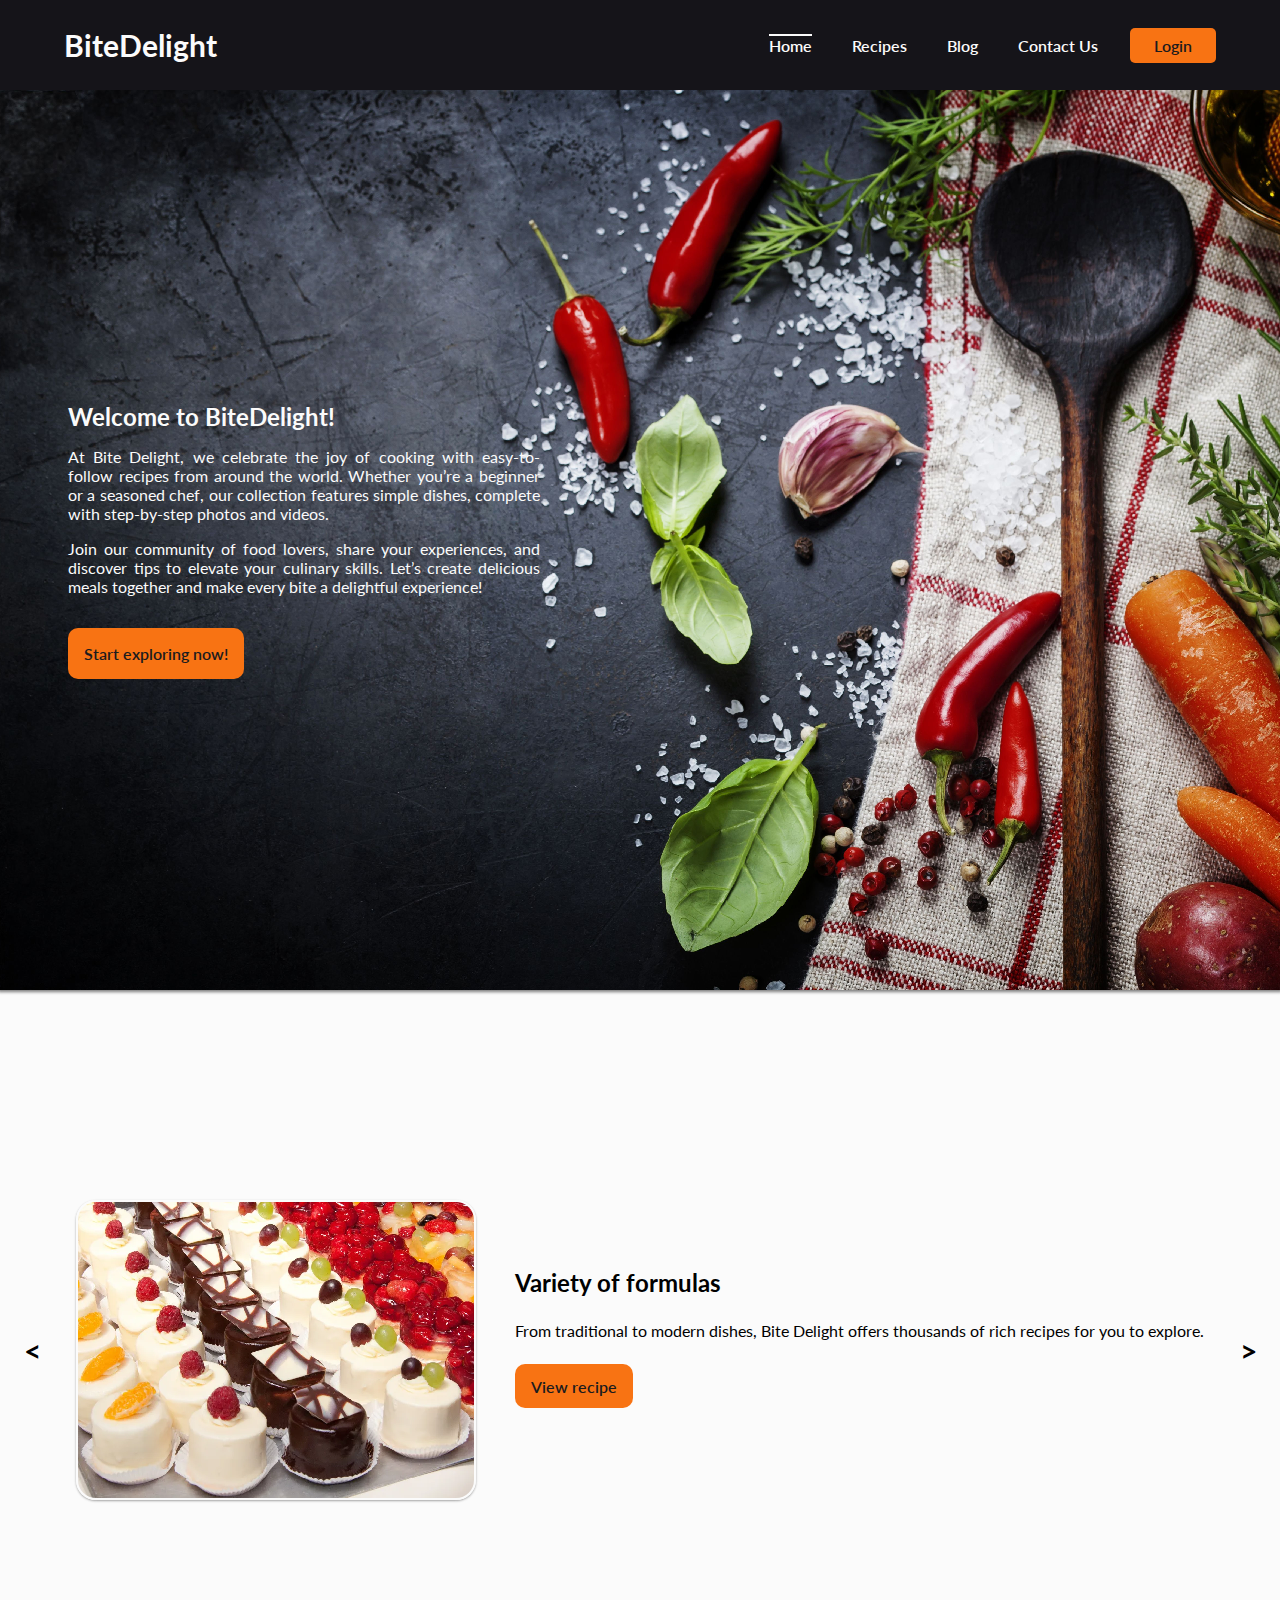
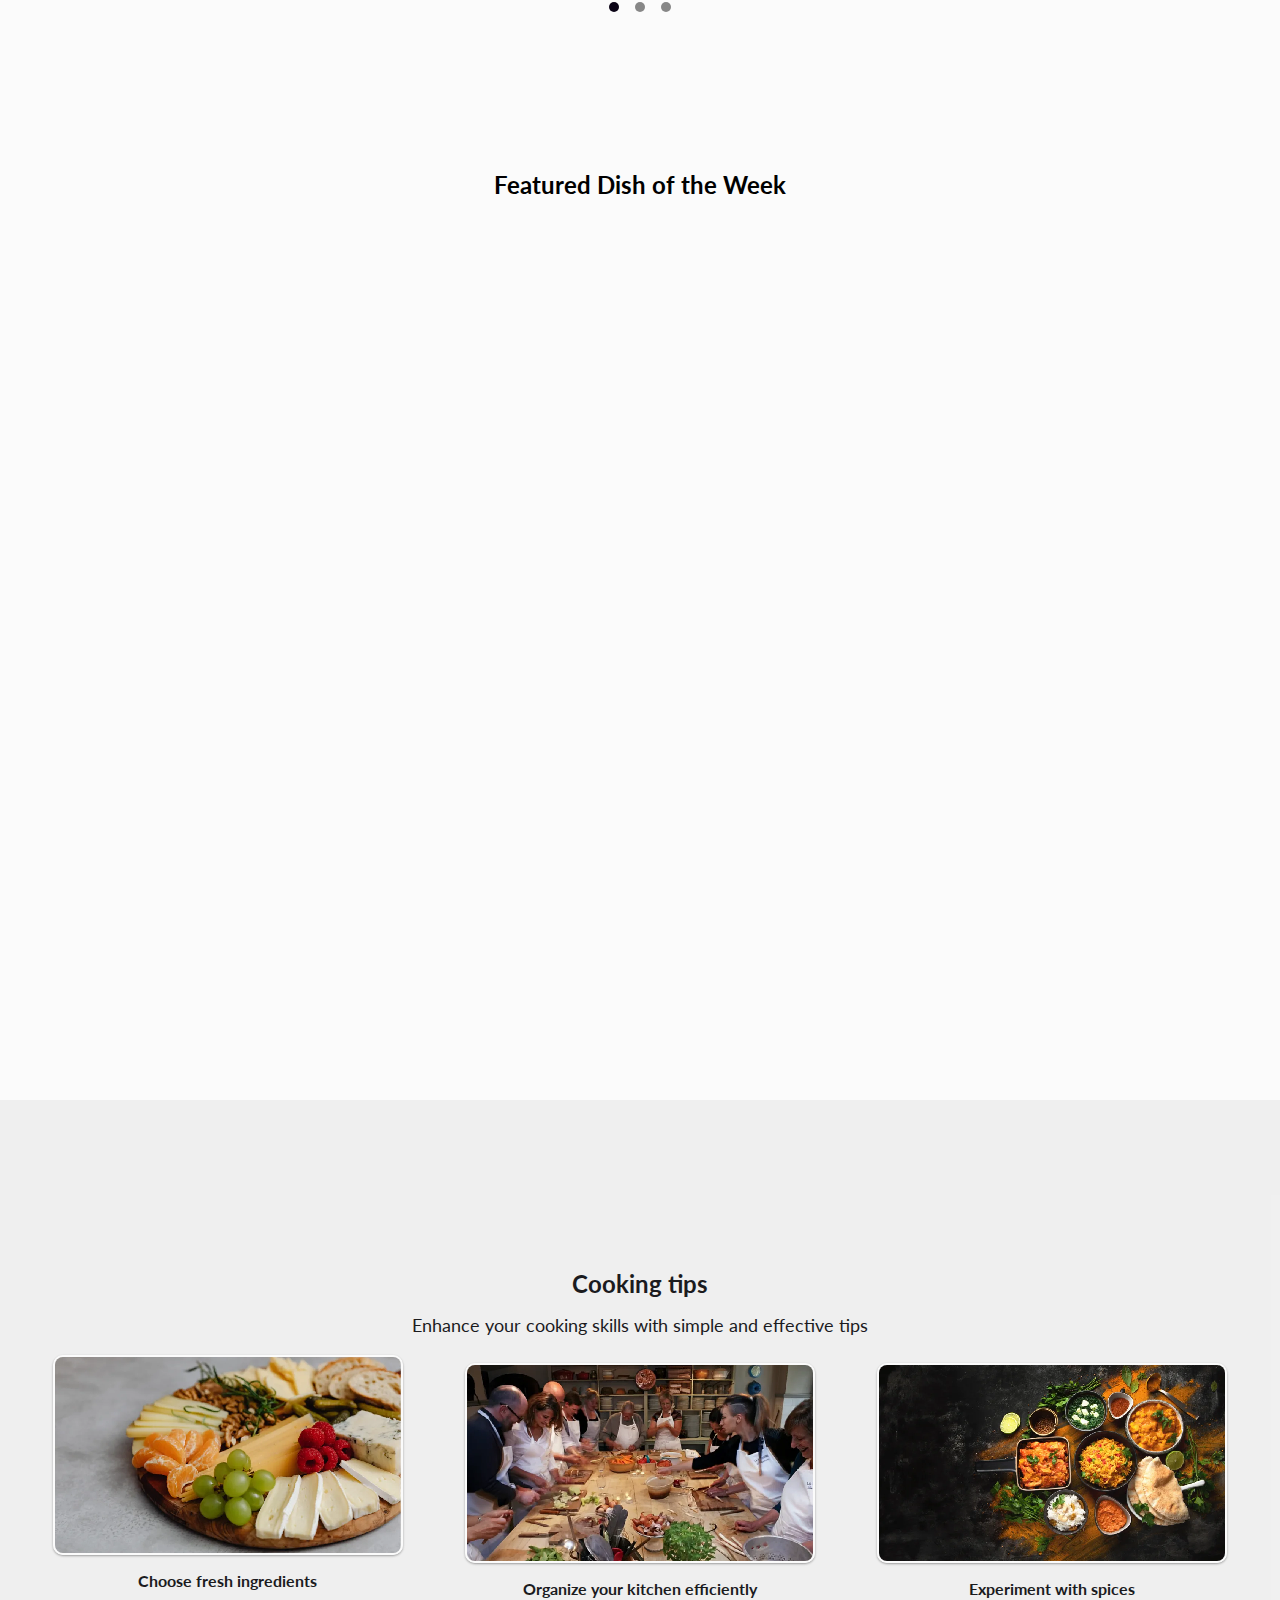
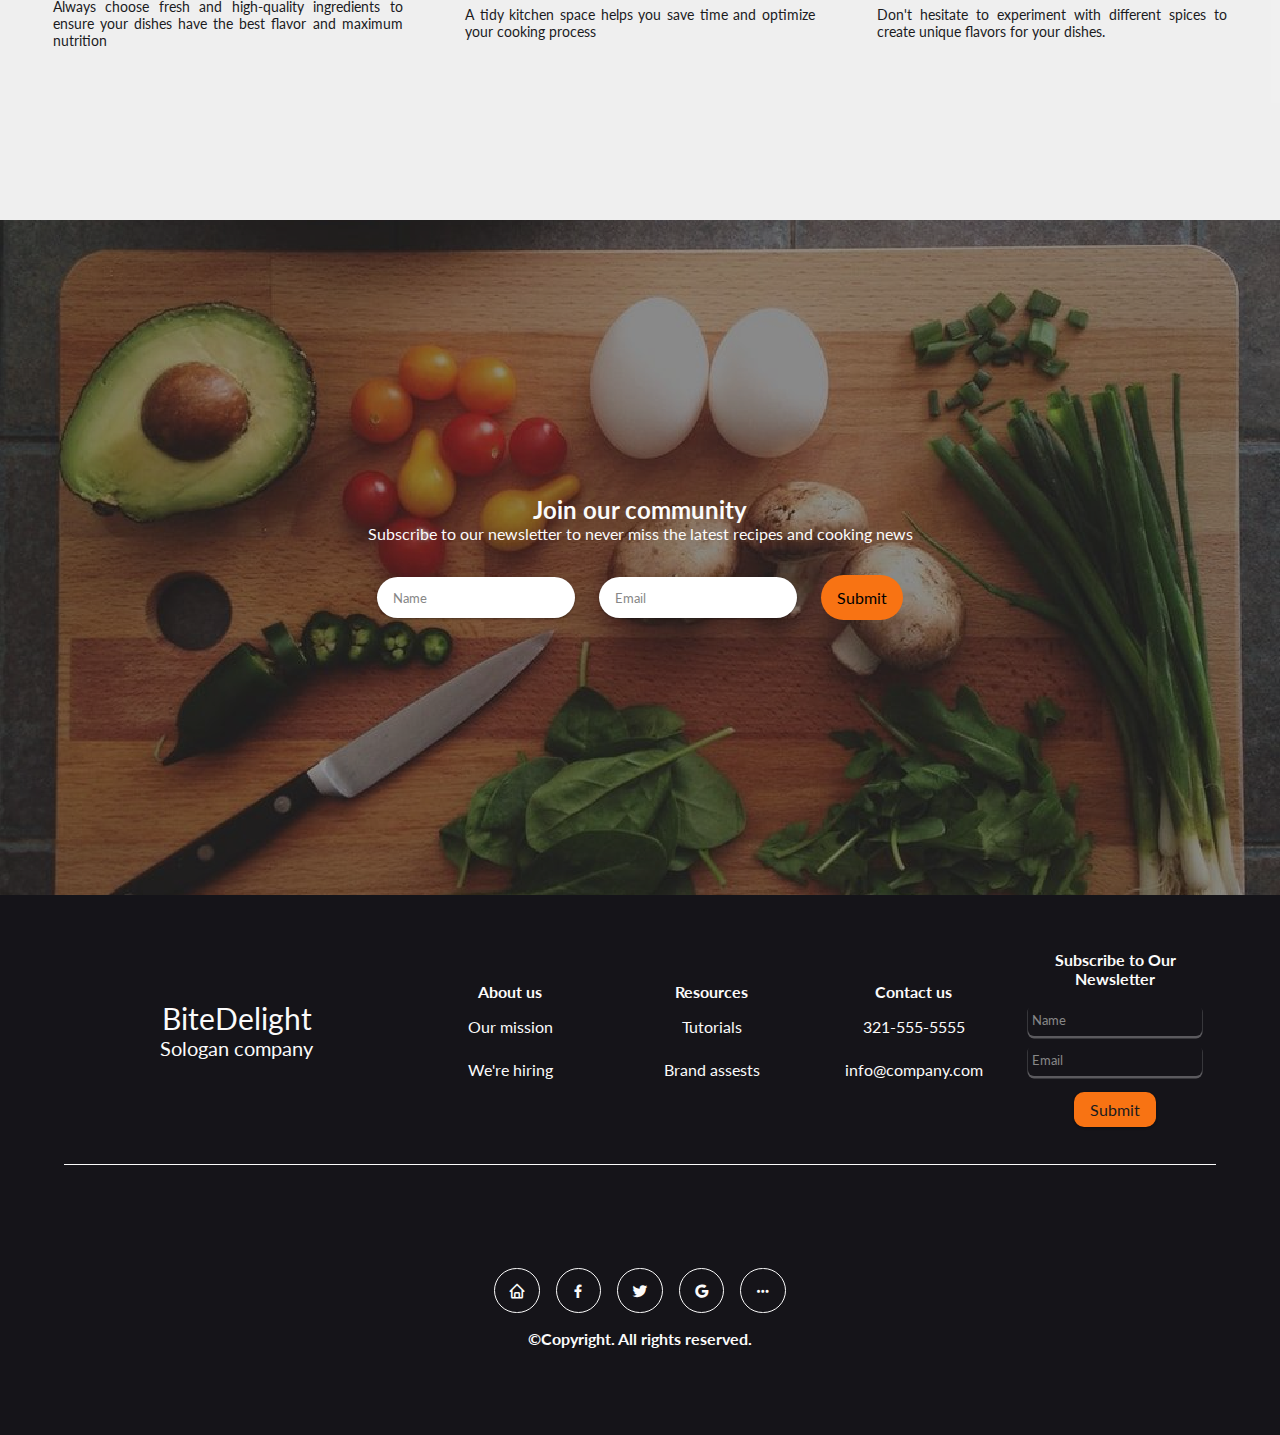
==== index.html @ 574ed888 "first commit" ====
<!DOCTYPE html>
<html lang="en">
<head>
    <meta charset="UTF-8">
    <meta name="viewport" content="width=device-width, initial-scale=1.0">
    <title>Recipe Sharing</title>
    <link rel="icon" type="img/png" href="./assets/images/cooking.png"/>
    <link href='https://unpkg.com/boxicons@2.1.4/css/boxicons.min.css' rel='stylesheet'>
    <link rel="stylesheet" href="./src/css/style.css">
</head>
<body>
    
    <header class="header">

        <div class="content-header">
            <div class="logo">
                <h1 id="logo-title">BiteDelight</h1>
            </div>

            <div class="nav-container">
                <nav class="header-nav">
                    <a href="./index.html" class="nav-tab active">home</a>
                    <a href="./src/html/recipes.html" class="nav-tab">recipes</a>
                    <a href="./src/html/blog.html" class="nav-tab">blog</a>
                    <a href="./src/html/contact.html" class="nav-tab">contact us</a>
                </nav>
    
                <a href="./src/html/login.html" id="login-btn">Login</a>
                <a href="#" id="user"><i class='bx bx-user-circle'></i></a>
            </div>

        </div>

    </header>


    <section id="home1">
        <div class="home1-content">
            <h2 id="title">Welcome to BiteDelight!</h2>
            <div id="content">
                <p>At Bite Delight, we celebrate the joy of cooking with easy-to-follow recipes from around the world. Whether you’re a beginner or a seasoned chef, our collection features simple dishes, complete with step-by-step photos and videos.</p>
                <p>Join our community of food lovers, share your experiences, and discover tips to elevate your culinary skills. Let’s create delicious meals together and make every bite a delightful experience!</p>
            </div>
            <a href="#home2">Start exploring now!</a>
        </div>
    </section>


    <section id="home2">
        <div id="left">&lt;</div>
        <div id="right">&gt;</div>

        <div class="dot-container"></div>

        <template id="dot-template">
            <div class="dot"></div>
        </template>

        <div class="home2-content">

            <div class="home2-content-container">
                <div class="content-left">
                    <img src="./assets/images/28_5_11zon.webp" alt="" loading="lazy">
                </div>
                <div class="content-right">
                    <div class="small-right-content">
                        <h2 id="title-right">Variety of formulas</h2>
                        <p>From traditional to modern dishes, Bite Delight offers thousands of rich recipes for you to explore.</p>
                        <a href="./src/html/recipes.html">View recipe</a>
                    </div>
                </div>
            </div>

            <div class="home2-content-container">
                <div class="content-left">
                    <img src="./assets/images/30_8_11zon.webp" alt="" loading="lazy">
                </div>
                <div class="content-right">
                    <div class="small-right-content">
                        <h2 id="title-right">Cooking Community</h2>
                        <p>Join other cooking enthusiasts, share experiences and get advice from experienced chefs.</p>
                        <a>Join now</a>
                    </div>
                </div>
            </div>

            <div class="home2-content-container">
                <div class="content-left">
                    <img src="./assets/images/33_11_11zon.webp" alt="" loading="lazy">
                </div>
                <div class="content-right">
                    <div class="small-right-content">
                        <h2 id="title-right">Useful cooking tips</h2>
                        <p>Discover practical cooking tips and tricks that will improve your skills and save time in the kitchen.</p>
                        <a>Learn more</a>
                    </div>
                </div>
            </div>

        </div>
    </section>


    <template id="recipe-template">
        <div class="recipe">
            <div class="recipe-filter">
                 <div id="recipe-title"></div>
                 <p id="recipe-info"></p>
                 <a id="recipe-view">View recipe</a>
            </div>
         </div>
    </template>



    <section id="home3">

        <h2>Featured Dish of the Week</h2>

        <div class="recipe-container">
            <div class="col-left">
                <div class="row row1 main-row">

                </div>
                <div class="row row3">
                    <div class="row left main-row">
                        
                    </div>
                    <div class="row right main-row">
                       
                    </div>
                </div>
            </div>

            <div class="col-right">
                <div class="row main-row">
                    
                </div>
                <div class="row main-row">
                    
                </div>
            </div>
        </div>


    </section>


    <section id="home4">
        <h2 id="title">Cooking tips</h2>
        <div id="description">Enhance your cooking skills with simple and effective tips</div>
        <div class="tips-container">
            <div class="tips-info-container">
                <div id="img-container">
                    <img src="./assets/images/31_9_11zon.webp" loading="lazy">
                </div>

                <div id="text-container">
                    <h4>Choose fresh ingredients</h4>
                    <p>Always choose fresh and high-quality ingredients to ensure your dishes have the best flavor and maximum nutrition</p>
                </div>
            </div>
            <div class="tips-info-container">
                <div id="img-container">
                    <img src="./assets/images/25_1_11zon.webp" loading="lazy">
                </div>

                <div id="text-container">
                    <h4>Organize your kitchen efficiently</h4>
                    <p>A tidy kitchen space helps you save time and optimize your cooking process</p>
                </div>
            </div>
            <div class="tips-info-container">
                <div id="img-container">
                    <img src="./assets/images/38_16_11zon.webp" loading="lazy">
                </div>

                <div id="text-container">
                    <h4>Experiment with spices</h4>
                    <p>Don't hesitate to experiment with different spices to create unique flavors for your dishes.</p>
                </div>
            </div>
        </div>

    </section>

    <section id="home5">
        <div id="home5-overlay"></div>
       <div class="top">
        <h2>Join our community</h2>
        <p>Subscribe to our newsletter to never miss the latest recipes and cooking news</p>
       </div>
        <div class="submit-container">
            <input type="text" placeholder="Name" id="text1">
            <input type="text" placeholder="Email" id="text2">
            <a>Submit</a>
        </div>
    </section>


   <footer class="footer">

        

        <div class="top-footer">
            <div class="filter"></div>
            <div class="top-logo-content">
               <div class="container">
                    <div id="logo">BiteDelight</div>
                    <p>Sologan company</p>
               </div>
            </div>

            <div class="top-content">
                <div class="part">
                    <h3>About us</h3>
                    <div class="form">
                        <p>Our mission</p>
                        <p>We're hiring</p>
                    </div>
                </div>

                <div class="part">
                    <h3>Resources</h3>
                    <div class="form">
                        <p>Tutorials</p>
                        <p>Brand assests</p>
                    </div>
                </div>
                <div class="part">
                    <h3>Contact us</h3>
                    <div class="form">
                        <p>321-555-5555</p>
                        <p>info@company.com</p>
                    </div>
                </div>
                <div class="part">
                    <h3>Subscribe to Our Newsletter</h3>
                    <div class="form">
                        <input type="text" placeholder="Name"></input>
                        <input type="text" placeholder="Email"></input>
                        <a>Submit</a>
                    </div>
                </div>
            </div>
        </div>
        <div class="bottom-footer">
            <div class="part">
                <div class="icon-container">
                    <a class="icon" href="./index.html"><i class='bx bx-home' ></i></a>
                    <a class="icon"><i class='bx bxl-facebook'></i></a>
                    <a class="icon"><i class='bx bxl-twitter' ></i></a>
                    <a class="icon"><i class='bx bxl-google'></i></a>
                    <a class="icon"><i class='bx bx-dots-horizontal-rounded'></i></a>
                </div>
            </div>
            <div class="part">
                <h4>&copy;Copyright. All rights reserved.</h4>
            </div>
        </div>

   </footer>

</body>
<script src="./src/js/main.js"></script>
</html>
---- src/css/style.css ----
@import url('https://fonts.googleapis.com/css2?family=Bebas+Neue&family=Lato:ital,wght@0,100;0,300;0,400;0,700;0,900;1,100;1,300;1,400;1,700;1,900&family=Quicksand:wght@300..700&display=swap');
@import 'catogories.css';
@import 'recipe_search.css';
@import 'recipeInfo.css';
@import 'recipes.css';
@import 'singleRecipeInfo.css';
@import 'about.css';
@import 'blog.css';
@import 'contact.css';

*
{
    padding: 0;
    margin: 0;
    box-sizing: border-box;
    font-family: "Lato", sans-serif;
    scroll-behavior: smooth;
    image-rendering: pixelated;
}

:root
{
    --c1: #151419;
    --c2: #f87313;
    /* --c2: #FF6F3C; */
    --c3: #1b1b1e;
    --c4: #262626;
    --c5: #878787;
    --c6: #fbfbfb;
    --bxshadow: rgba(0, 0, 0, 0.12) 0px 1px 3px, rgba(0, 0, 0, 0.24) 0px 1px 2px;
}


body
{
    width: 100vw;
    height: 100vh; 
    position: relative;
    overflow-x: hidden;
    background-color: var(--c6);

}

body::-webkit-scrollbar
{
    width: 8px;
}

body::-webkit-scrollbar-thumb 
{
    background-color: var(--c2);
    border-radius: 100rem;
}

body::-webkit-scrollbar-track 
{
    background: var(--c1);
}



.header
{
    display: flex;
    justify-content: center;
    align-items: center;
    width: 100%;
    height: 10vh;
    background-color: var(--c1);
    position: relative;
    z-index: 100;
    top: 0;
}

.header .logo
{
    display: flex;
    color: var(--c6);
    /* background-color: blue; */
    cursor: pointer;
}

.header .logo h1
{
    font-size: 30px;
}

.header .content-header
{
    display: flex;
    justify-content: space-between;
    align-items: center;
    /* background-color: yellow; */
    width: 100%;
    height: 100%;
    position: relative;
    padding: 1rem 5% 1rem;
}

.header .nav-container
{
    display: flex;
    justify-content: center;
    align-items: center;
    /* background-color: pink; */
    height: 100%;
    width: auto;
}

.nav-container .header-nav
{
    display: flex;
    justify-content: center;
    align-items: center;
    /* background-color: brown; */
}

.nav-container .header-nav a
{
    height: 100%;
    text-decoration: none;
    text-transform: capitalize;
    font-weight: 550;
    padding: 0.5rem 1rem 0.5rem;
    margin: 0 0.5rem 0 0;
    color: var(--c6);
    /* background-color: pink; */
}

.nav-container .header-nav a:hover,
.nav-container .header-nav a.active
{
    text-decoration: 1.5px overline;
}

.nav-container #login-btn
{
    display: flex;
    justify-content: center;
    align-items: center;
    background-color: var(--c2);
    color: var(--c3);
    border: none;
    border-radius: 5px;
    padding: 0.5rem 1.5rem 0.5rem;
    margin-left: 0.5rem;
    cursor: pointer;
    font-size: 16px;
    font-weight: 550;
    transition: 0.3s ease;
    text-decoration: none;
}

.nav-container #login-btn.active
{
    display: none;
}

.nav-container #login-btn:hover
{
    color: var(--c6);
}

.nav-container #user
{
    display: none;
    justify-content: center;
    align-items: center;
    color: var(--c2);
    border: none;
    border-radius: 5px;
    margin-left: 0.5rem;
    cursor: pointer;
    font-size: 30px;
    font-weight: 600;
    transition: 0.3s ease;
    text-decoration: none;
}

.nav-container #user.active
{
    display: flex;
}

/* <--------------------------------------------------------------------------------------------------------------->*/

#home1
{
    display: flex;
    justify-content: center;
    align-items: center;
    width: 100%;
    height: 100vh;
    background: url('../../assets/images/background.jpg');
    background-size: cover;
    background-repeat: no-repeat;
    background-position: center;
    /* backdrop-filter: blur(10px); */
    margin-bottom: 10vh;
    position: relative;
    box-shadow: 0 0 3px 2px rgba(0, 0, 0, 0.5);
}


.home1-content {
    display: flex;                
    flex-direction: column;       
    align-items: flex-start;      
    justify-content: center;      
    width: 40%;                   
    margin: 0;                    
    padding: 20px;                
    position: absolute;   
    left: 3rem;       
    /* background-color: white;  */
}

.home1-content #title 
{
    margin-bottom: 1rem;       
    color: var(--c6);  
}

.home1-content #content 
{
    margin-bottom: 1rem;            
}

.home1-content #content p
{
    margin-bottom: 1rem;
    color: var(--c6);
    text-align: justify;
}

.home1-content a 
{
    text-decoration: none;
    color: var(--c3);
    background-color: var(--c2); 
    border: none;                  
    border-radius: 10px;   
    font-weight: 550;         
    padding: 1rem;            
    cursor: pointer;                
    transition: 0.3s ease; 
}

.home1-content a:hover 
{
    color: var(--c6); 
}



/* <--------------------------------------------------------------------------------------------------------------->*/

#home2
{
    display: flex;
    justify-content: center;
    align-items: center;
    width: 100%;
    height: 60vh;
    margin-bottom: 10vh;
    position: relative;
    /* background-color: aqua; */
    overflow-x: hidden;
    
}

#home2 .home2-content
{
    display: flex;
    width: 100%;
    height: 100%;
    /* background-color: rgba(255, 54, 88, 0.534); */
}

.home2-content .home2-content-container
{
    display: flex;
    justify-content: space-evenly;
    align-items: center;
    width: 100%;
    height: 100%;
    flex-grow: 1;
    flex-shrink: 0;
    /* background-color: rgba(255, 192, 203, 0.63); */
    padding: 1rem 3% 1rem;
}


.home2-content-container .content-left
{
    width: 400px;
    height: 300px;
    border-radius: 20px;
    overflow: hidden;
    border: 2px solid var(--c6);
    box-shadow: var(--bxshadow);
}

.home2-content-container .content-left img
{
    object-fit: cover;
    width: 100%;
    height: 100%;
    transition: 0.3s ease;
}

/* .home2-content-container .content-left:hover img
{
    transform: scale(1.3);
} */

.home2-content-container .content-right
{
    display: flex;
    justify-content: center;
    align-items: center;
    /* background-color: white; */
    height: 50%;
}
.home2-content-container .content-right .small-right-content
{
    display: flex;
    justify-content: center;
    align-items: flex-start;
    flex-direction: column;
    /* background-color: palegreen; */
    width: 100%;
    height: 100%;
}

.content-right .small-right-content h2
{
    margin-bottom: 1.5rem;
    /* font-size: 30px; */
}
.content-right .small-right-content p
{
    margin-bottom: 1.5rem;
    font-size: 16px;
}
.content-right .small-right-content a
{
    display: flex;
    justify-content: center;
    align-items: center;
    padding: 0.8rem 1rem;
    border-radius: 10px;
    font-weight: 550;
    font-size: 16px;
    text-decoration: none;
    color: var(--c3);
    background-color: var(--c2);
    margin-bottom: 1.5rem;
    cursor: pointer;
    transition: 0.3s ease;
}

.content-right .small-right-content a:hover
{
    color: var(--c6);
}

#home2 #left, #home2 #right
{
    display: flex;
    justify-content: center;
    align-items: center;
    position: absolute;
    width: 5vw;
    height: 100%;
    background-color: transparent;
    color: rgba(0,0,0,1);
    font-size: 30px;
    font-weight: bold;
    z-index: 1;
    cursor: pointer;
    transition: 0.3s ease;
}

#home2 #left:hover, #home2 #right:hover
{
    background-color: rgba(0, 0, 0, 0.3);
    color: var(--c6);
    user-select: none;
}

#home2 #left
{
    left: 0;
}
#home2 #right
{
    right: 0;
}


#home2 .dot-container
{
    display: flex;
    justify-content: center;
    align-items: center;
    /* background-color: black; */
    position: absolute;
    bottom: 0;
}
#home2 .dot-container .dot
{

    width: 10px;
    height: 10px;
    border-radius: 50%;
    background-color: var(--c5);
    margin: 0.5rem 0.5rem;
    transition: 0.3s ease;

}


/* <--------------------------------------------------------------------------------------------------------------->*/
#home3
{
    display: flex;
    justify-content: center;
    align-items: center;
    flex-direction: column;
    gap: 1rem;
    /* font-size: 25px; */
    width: 100%;
    height: 100vh;
    margin-bottom: 10vh;
    position: relative;
    /* box-shadow: var(--bxshadow); */
    /* background-color: rgb(228, 228, 228); */
    
}

#home3 h2
{
    margin-bottom: 1rem;
}

#home3 .recipe-container
{
    width: 80vw;
    height: 80vh;
    /* border: 2px solid red; */
    display: flex;
    gap: 1rem;
}

.recipe-container .col-left
{
    flex: 2;
    /* border: 1px solid yellow; */
    display: flex;
    flex-direction: column;
    gap: 1rem;
}

.recipe-container .col-left .row
{
    flex: 1;
    /* border: 2px solid blue; */
    border-radius: 10px;
}

.recipe-container .col-left .row.row3
{
    border: 2px solid transparent;
    display: flex;
    gap: 1rem;
}

.recipe-container .col-left .row.row3 .row
{
    flex: 1;
    /* border: 2px solid blue; */
}

.recipe-container .col-right
{
    flex: 1;
    /* border: 1px solid yellow; */
    display: flex;
    flex-direction: column;
    gap: 1rem;
}

.recipe-container .col-right .row
{
    flex: 1;
    /* border: 2px solid blue; */
    border-radius: 10px;

}


.recipe 
{
    display: flex;
    justify-content: center;
    align-items: center;
    width: 100%;
    height: 100%;
    background: url('https://www.themealdb.com/images/media/meals/rwuyqx1511383174.jpg');
    background-size: cover;
    background-repeat: no-repeat;
    background-position: center;
    padding: 1rem 3% 1rem;
    border-radius: 10px;
    border: 2px solid var(--c6);
    box-shadow: var(--bxshadow);
    
}

.recipe .recipe-filter
{
    display: flex;
    justify-content: center;
    align-items: center;
    flex-direction: column;
    gap: 1rem;
    width: 100%;
    height: 100%;
    background: rgba(0, 0, 0, 0.4);
    /* backdrop-filter: blur(10px); */
    padding: 1rem 3% 1rem;
    border: none;
    border-radius: 10px;
}

.recipe #recipe-title
{
    width: 100%;
    text-align: center;
    color: var(--c6);
    font-size: clamp(16px, 18px, 20px);
    font-weight: bold;
}
.recipe #recipe-info
{
    display: flex;
    justify-content: center;
    align-items: center;
    width: 100%;
    color: var(--c6);
    text-align: justify;
    font-size: 16px;
}
.recipe #recipe-view
{
    font-size: 16px;
    padding: 0.8rem 1rem;
    color: var(--c3);
    background-color: var(--c2);
    border-radius: 8px;
    cursor: pointer;
    font-weight: 550;
    transition: 0.3s ease;
}

.recipe #recipe-view:hover
{
    color: var(--c6);
}

/* <--------------------------------------------------------------------------------------------------------------->*/

#home4
{
    display: flex;
    justify-content: center;
    align-items: center;
    flex-direction: column;
    width: 100%;
    height: 80vh;
    /* margin-bottom: 10vh; */
    position: relative;
    background-color: #c2c2c233;
    gap: 1rem;
    padding: 0.5rem 2%;
    color: var(--c3);
}

#home4 #title
{
    text-align: center;
    /* font-size: 35px; */
    font-weight: bold;
    width: 100%;
    /* background-color: antiquewhite; */
}

#home4 #description
{
    width: 100%;
    /* background-color: aliceblue; */
    text-align: center;
    font-size: 18px;
}

#home4 .tips-container
{
    display: flex;
    justify-content: space-around;
    align-items: center;
    width: 100%;
    /* background: rgb(255, 122, 122);  */
    gap: 0.5rem;
}

#home4 .tips-info-container
{
    display: flex;
    justify-content: center;
    align-items: center;
    flex-direction: column;
    width: 350px;
    height: 300px;
    /* background-color: azure; */
    position: relative;
    gap: 1rem;
}

#home4 .tips-info-container #img-container
{
    display: flex;
    justify-content: center;
    align-items: center;
    width: 100%;
    height: 200px;
    border-radius: 10px;
    overflow: hidden;
    border: 2px solid var(--c6);
    box-shadow: var(--bxshadow);

}

#home4 .tips-info-container #img-container img
{
    width: 100%;
    height: 100%;
    object-fit: cover;
}


#home4 .tips-info-container #text-container
{
    display: flex;
    flex-direction: column;
    gap: 0.5rem;
    /* background-color: aquamarine; */
}

#home4 .tips-info-container #text-container h4
{
    width: 100%;
    /* font-size: 20px; */
    /* font-weight: bold; */
    text-align: center;
}


#home4 .tips-info-container #text-container p
{
    width: 100%;
    text-align: justify;
    font-size: 14px;
}


/* <--------------------------------------------------------------------------------------------------------------->*/
#home5
{
    display: flex;
    justify-content: center;
    align-items: center;
    flex-direction: column;
    width: 100%;
    height: 75vh;
    position: relative;
    background: url('../../assets/images/footer2.jpg');
    background-position: center;
    background-repeat: no-repeat;
    background-size: cover;
    gap: 2rem;
}

#home5-overlay
{
    width: 100%;
    height: 100%;
    background-color: rgba(0, 0, 0, 0.4);
    position: absolute;
}

#home5 .top
{
    width: 100%;
    display: flex;
    justify-content: center;
    align-items: center;
    flex-direction: column;
    /* background-color: #000000; */
    z-index: 10;
}

#home5 h2
{
    color: var(--c6);
    /* font-size: 40px; */
    /* font-weight: 600; */
}
#home5 p
{
    color: var(--c6);
    font-size: 16px;
}

#home5 .submit-container
{
    display: flex;
    justify-content: center;
    align-items: center;
    gap: 1.5rem;
    width: 100%;
    /* background-color: #000000; */
    z-index: 10;
}

#home5 .submit-container input
{
    padding: 0.8rem 1rem;
    border: none;
    box-shadow: var(--bxshadow);
    border-radius: 100px;
    outline: none;
}


#home5 .submit-container input::placeholder
{
    color: var(--c5);
}

#home5 .submit-container a
{
    display: flex;
    justify-content: center;
    align-items: center;
    background-color: var(--c2);
    padding: 0.8rem 1rem;
    border-radius: 100px;
    cursor: pointer;
    font-size: 16px;
    transition: 0.3s ease;
}

#home5 .submit-container a:hover
{
    color: var(--c6);
}

/* <--------------------------------------------------------------------------------------------------------------->*/
.footer
{
    width: 100%;
    height: 60vh;
    background-color: var(--c1);
    color: var(--c6);
}



.footer .top-footer
{
    display: flex;
    justify-content: center;
    align-items: center;
    width: 100%;
    height: 50%;
    padding: 1rem 5%;
    /* background-color: white; */
    position: relative;
}

.top-footer .filter
{
    background-color: transparent;
    width: 90%;
    height: 100%;
    position: absolute;
    border-bottom: 1px solid var(--c6);
    pointer-events: none;
}

.top-footer .top-logo-content
{
    display: flex;
    justify-content: center;
    align-items: center;
    flex-direction: column;
    width: 30%;
    height: 100%;
}
.top-footer .top-logo-content .container
{
    display: flex;
    justify-content: center;
    align-items: center;
    flex-direction: column;
    width: 100%;
    height: 100%;
    /* background-color: palegreen; */
}

.top-footer .top-logo-content .container #logo
{
    display: flex;
    justify-content: center;
    align-items: center;
    /* background-color: #474744; */
    width: 100%;
    font-size: 30px;

}
.top-footer .top-logo-content .container p
{
    display: flex;
    justify-content: center;
    align-items: center;
    /* background-color: #474744; */
    width: 100%;
    font-size: 20px;

}

.top-footer .top-content
{
    display: flex;
    justify-content: space-evenly;
    align-items: center;
    width: 70%;
    height: 100%;
    /* background-color: palegoldenrod; */
}

.top-footer .top-content .part
{
    display: flex;
    justify-content: center;
    align-items: center;
    flex-direction: column;
    /* background-color: white; */
    height: 100%;
    width: 100%;
    /* border: 1px solid black; */
}

.top-footer .top-content .part h3
{
    /* background-color: pink; */
    width: 100%;
    text-align: center;
    font-size: clamp(14px, 16px, 18px);
    padding: 1rem 2% 1rem;
}

.top-footer .top-content .part .form p
{
    /* background-color: aquamarine; */
    width: 100%;
    text-align: center;
    font-size: clamp(14px, 16px, 18px);
    padding: 0 0 1rem 0;
}

.top-footer .top-content .part .form
{
    display: flex;
    justify-content: center;
    align-items: center;
    flex-direction: column;
    width: 100%;
    gap: 0.5rem;
}

.top-footer .top-content .part .form input
{
    padding: 0.5rem 2%;
    border-radius: 6px;
    outline: none;
    background-color: transparent;
    border: none;
    color: var(--c6);
    box-shadow: 0 2px 0.5px 0.5px rgba(255, 255, 255, 0.301);

}

.top-footer .top-content .part .form input::placeholder
{
    color: var(--c5);
}

.top-footer .top-content .part .form a
{
    background-color: var(--c2); 
    color: var(--c3);   
    padding: 0.5rem 1rem;
    border-radius: 10px;
    cursor: pointer;
    margin-top: 0.5rem;
    transition: 0.3s ease;
    box-shadow: var(--bxshadow);
}

.top-footer .top-content .part .form a:hover
{
    color: var(--c6);
}

.footer .bottom-footer
{
    display: flex;
    justify-content: center;
    align-items: center;
    flex-direction: column;
    width: 100%;
    height: 50%;
    padding: 1rem 5%;
    /* background-color: rgba(255, 255, 255, 0.336); */
    position: relative;
    /* transform: translateY(-1rem); */
}

.footer .bottom-footer .part
{
    display: flex;
    justify-content: center;
    align-items: center;
    /* background-color: violet; */
    width: 100%;
}

.footer .bottom-footer .part .icon-container
{
    display: flex;
    justify-content: center;
    align-items: center;
    /* background-color: #000000; */
    width: 100%;
    padding: 1rem 2% 1rem;

}

.footer .bottom-footer .part .icon-container .icon
{
    display: flex;
    padding: 0.8rem;
    font-size: 18px;
    border: 1px solid var(--c6);
    border-radius: 50%;
    flex-shrink: 0;
    margin: 0 0.5rem;
    transition: 0.3s ease;
    text-decoration: none;
    color: var(--c6);
}

.footer .bottom-footer .part .icon-container .icon:hover
{
    background-color: var(--c6);
    color: var(--c3);

}
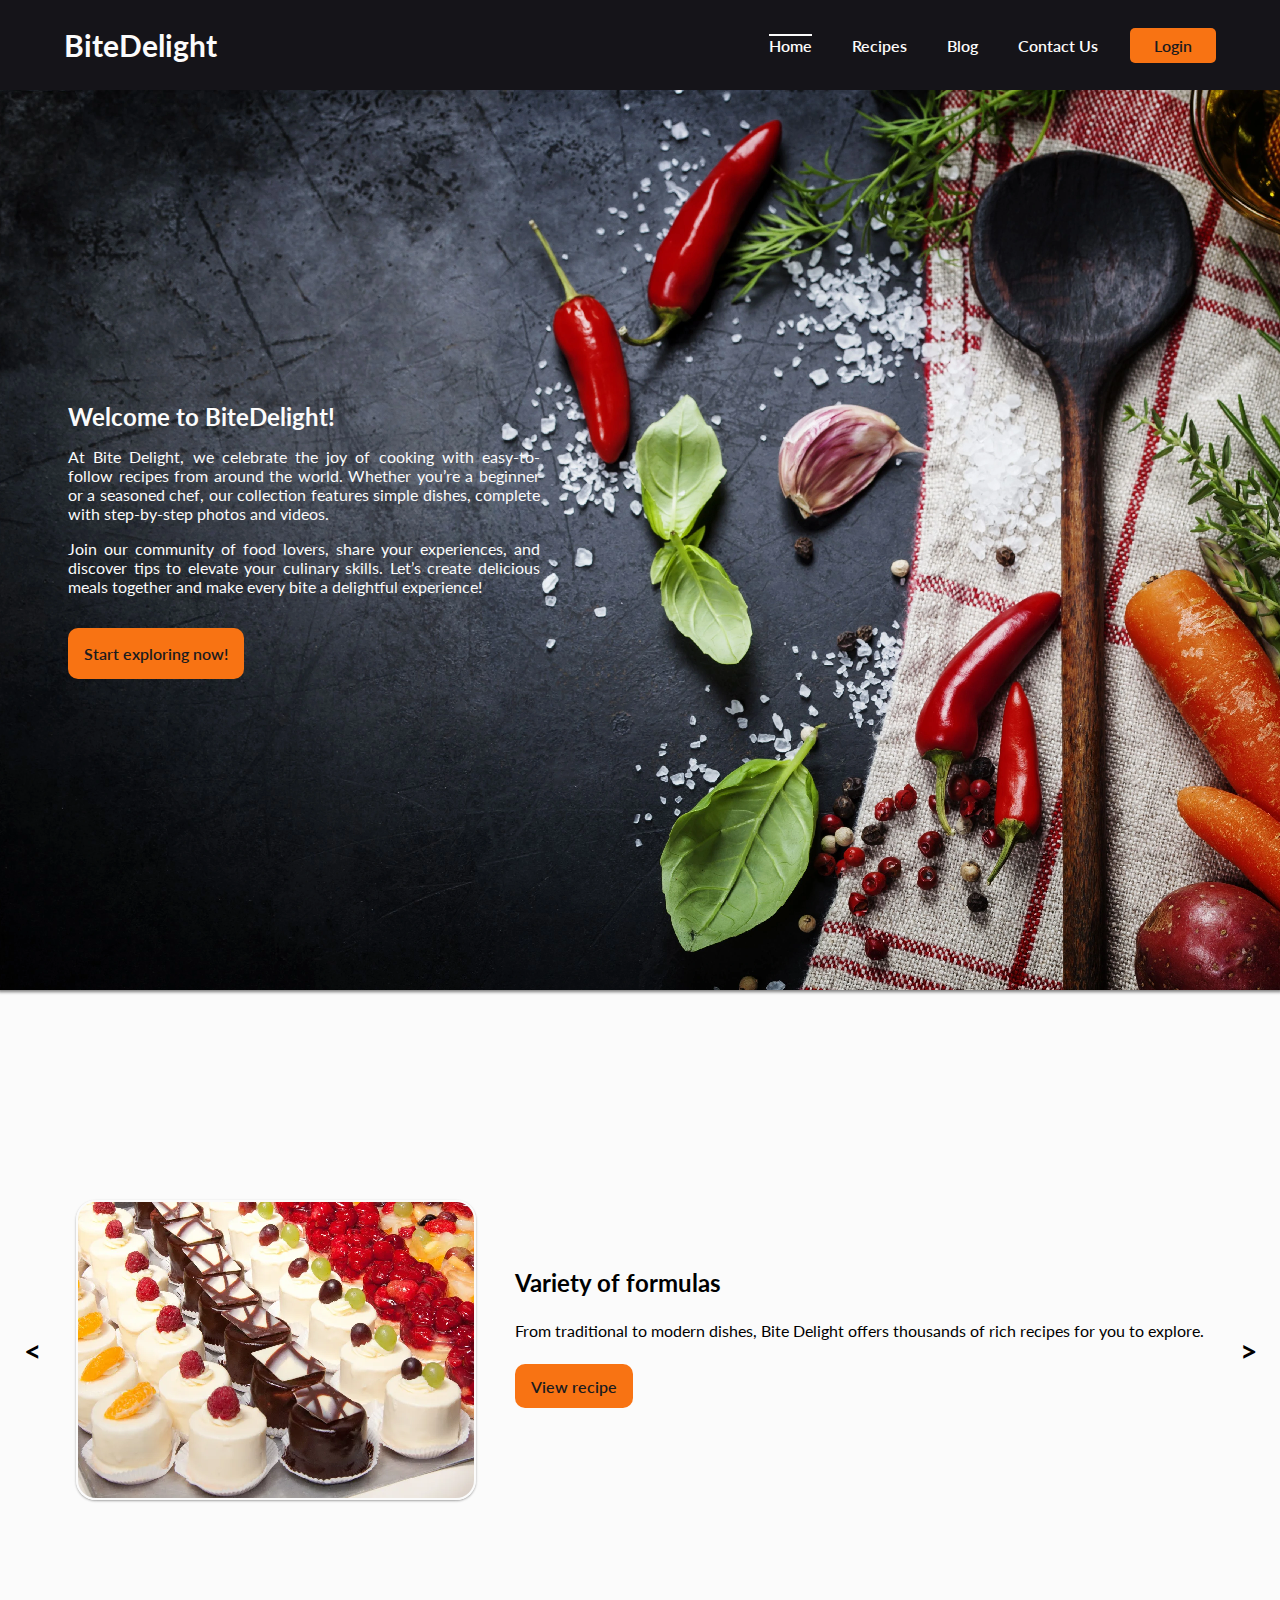
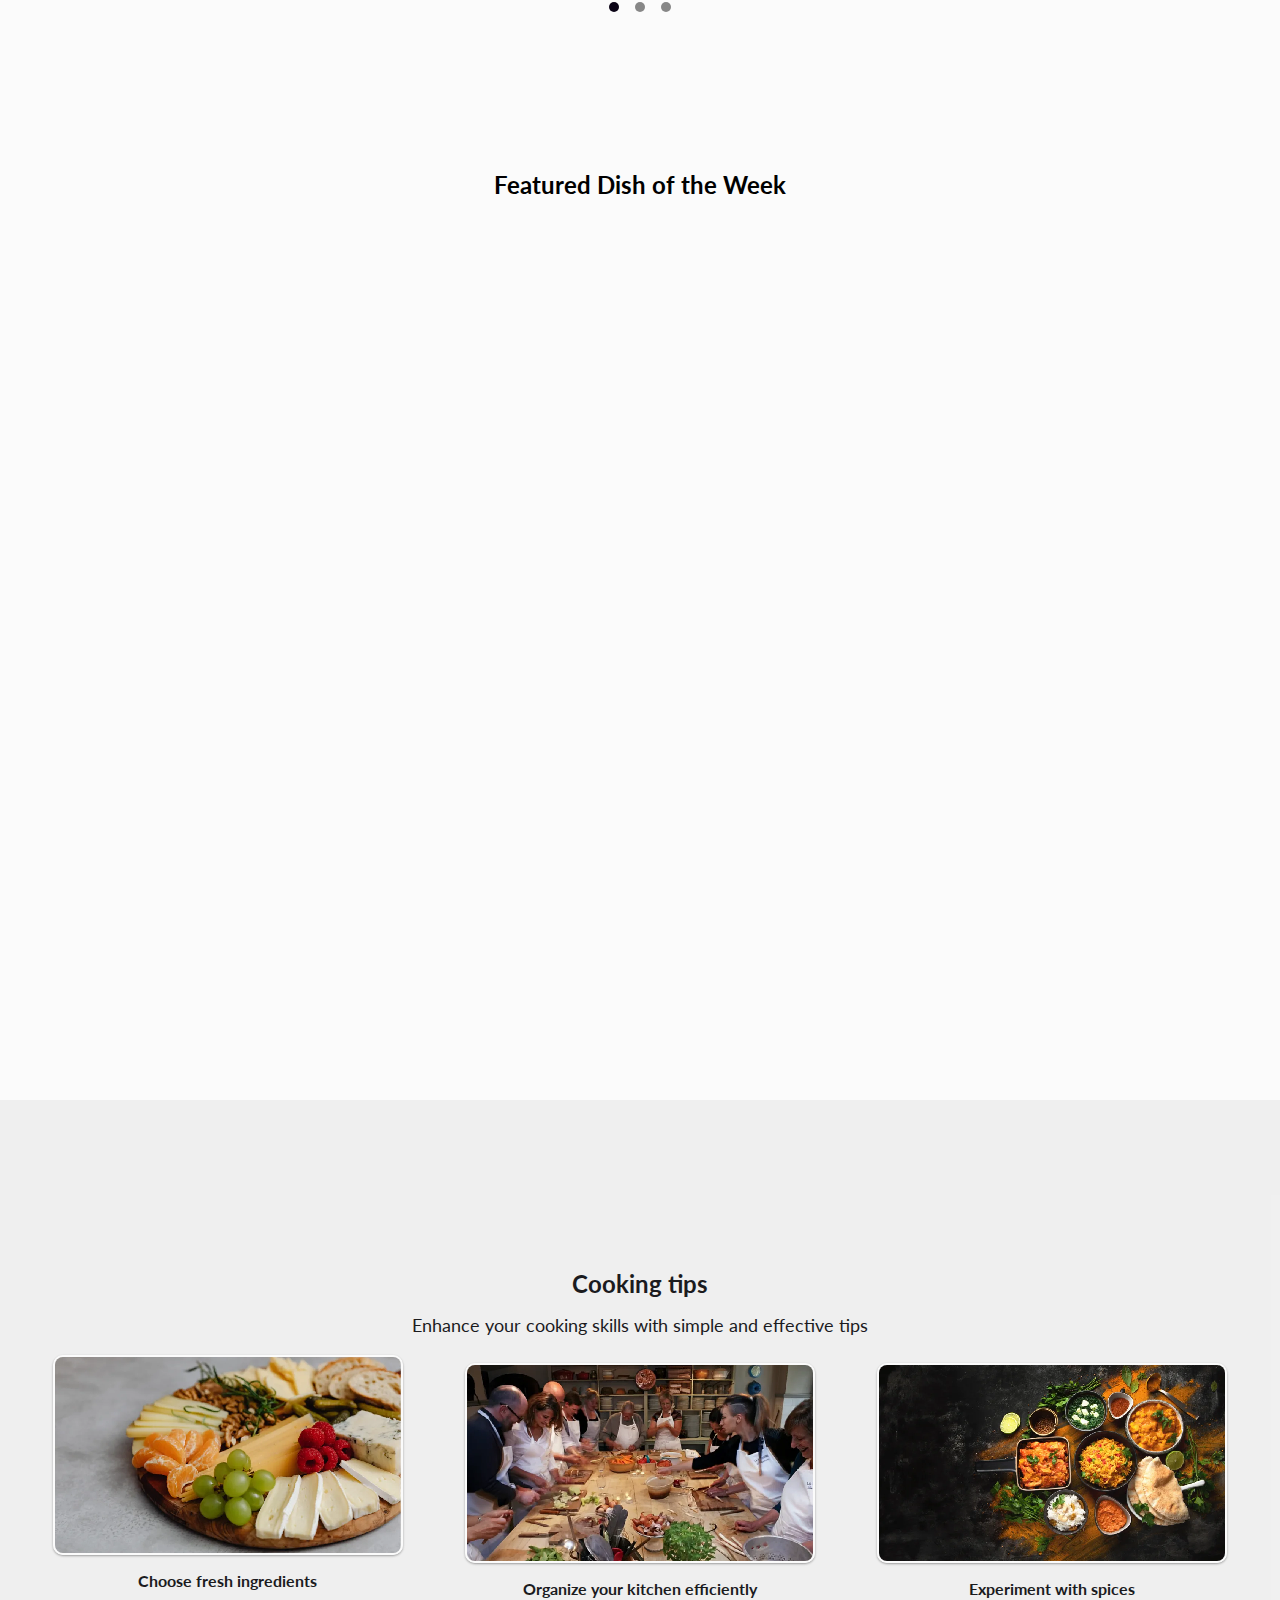
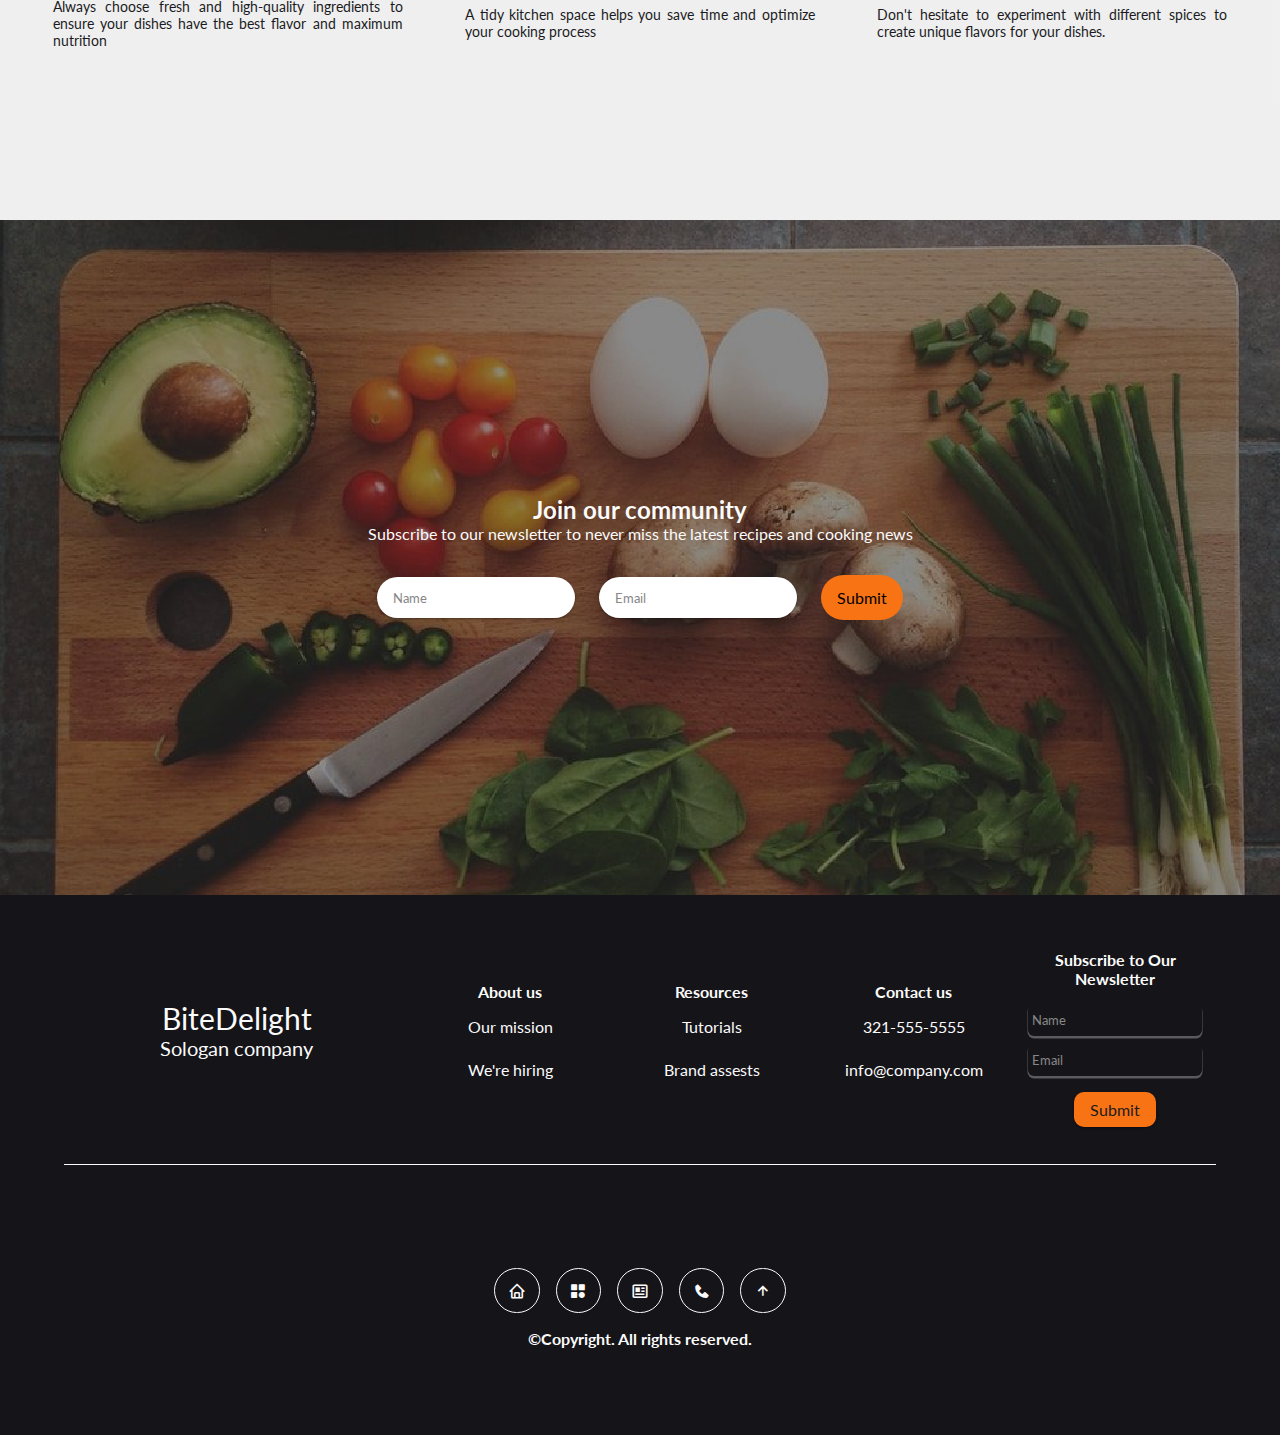
==== commit c473fa7a: "first commit" ====
--- a/index.html
+++ b/index.html
@@ -5,6 +5,7 @@
     <meta name="viewport" content="width=device-width, initial-scale=1.0">
     <title>Recipe Sharing</title>
     <link rel="icon" type="img/png" href="./assets/images/cooking.png"/>
+    <link rel="preload" href="../../assets/images/background.webp" as="image">
     <link href='https://unpkg.com/boxicons@2.1.4/css/boxicons.min.css' rel='stylesheet'>
     <link rel="stylesheet" href="./src/css/style.css">
 </head>
@@ -14,7 +15,7 @@
 
         <div class="content-header">
             <div class="logo">
-                <h1 id="logo-title">BiteDelight</h1>
+                <h1 id="logo-title" onclick="reloadPage()">BiteDelight</h1>
             </div>
 
             <div class="nav-container">
@@ -26,22 +27,42 @@
                 </nav>
     
                 <a href="./src/html/login.html" id="login-btn">Login</a>
-                <a href="#" id="user"><i class='bx bx-user-circle'></i></a>
+                <div class="dropdown">
+                    <a href="#" id="user"><i class='bx bx-user-circle'></i></a>
+                    <div class="user-menu-container" id="user-popup">
+                        <div class="user-menu">
+                            <a href="./src/html/profile.html">Profile</a>
+                            <a href="#">Settings</a>
+                            <a href="#">Inform</a>
+                            <a href="#" id="log-out">Log out</a>
+                        </div>
+                    </div>
+                </div>
             </div>
 
         </div>
 
     </header>
+
+   
+        
+    
+    <div class="scroll-to-top">
+        <i class='bx bx-up-arrow-alt'></i>
+    </div>
+
+
+
 
 
     <section id="home1">
         <div class="home1-content">
-            <h2 id="title">Welcome to BiteDelight!</h2>
+            <h2 id="title" style="--i: 1;" class="tit">Welcome to BiteDelight!</h2>
             <div id="content">
-                <p>At Bite Delight, we celebrate the joy of cooking with easy-to-follow recipes from around the world. Whether you’re a beginner or a seasoned chef, our collection features simple dishes, complete with step-by-step photos and videos.</p>
-                <p>Join our community of food lovers, share your experiences, and discover tips to elevate your culinary skills. Let’s create delicious meals together and make every bite a delightful experience!</p>
-            </div>
-            <a href="#home2">Start exploring now!</a>
+                <p style="--i: 2;" class="tit">At Bite Delight, we celebrate the joy of cooking with easy-to-follow recipes from around the world. Whether you’re a beginner or a seasoned chef, our collection features simple dishes, complete with step-by-step photos and videos.</p>
+                <p style="--i: 3;" class="tit">Join our community of food lovers, share your experiences, and discover tips to elevate your culinary skills. Let’s create delicious meals together and make every bite a delightful experience!</p>
+            </div>
+            <a href="#home2" style="--i: 4;" class="tit">Start exploring now!</a>
         </div>
     </section>
 
@@ -149,8 +170,9 @@
     <section id="home4">
         <h2 id="title">Cooking tips</h2>
         <div id="description">Enhance your cooking skills with simple and effective tips</div>
+        
         <div class="tips-container">
-            <div class="tips-info-container">
+            <div class="tips-info-container" style="--i: 2;">
                 <div id="img-container">
                     <img src="./assets/images/31_9_11zon.webp" loading="lazy">
                 </div>
@@ -160,7 +182,7 @@
                     <p>Always choose fresh and high-quality ingredients to ensure your dishes have the best flavor and maximum nutrition</p>
                 </div>
             </div>
-            <div class="tips-info-container">
+            <div class="tips-info-container" style="--i: 4;">
                 <div id="img-container">
                     <img src="./assets/images/25_1_11zon.webp" loading="lazy">
                 </div>
@@ -170,7 +192,7 @@
                     <p>A tidy kitchen space helps you save time and optimize your cooking process</p>
                 </div>
             </div>
-            <div class="tips-info-container">
+            <div class="tips-info-container" style="--i: 6;">
                 <div id="img-container">
                     <img src="./assets/images/38_16_11zon.webp" loading="lazy">
                 </div>
@@ -200,8 +222,6 @@
 
    <footer class="footer">
 
-        
-
         <div class="top-footer">
             <div class="filter"></div>
             <div class="top-logo-content">
@@ -247,18 +267,17 @@
         <div class="bottom-footer">
             <div class="part">
                 <div class="icon-container">
-                    <a class="icon" href="./index.html"><i class='bx bx-home' ></i></a>
-                    <a class="icon"><i class='bx bxl-facebook'></i></a>
-                    <a class="icon"><i class='bx bxl-twitter' ></i></a>
-                    <a class="icon"><i class='bx bxl-google'></i></a>
-                    <a class="icon"><i class='bx bx-dots-horizontal-rounded'></i></a>
+                    <a class="icon" href="./index.html" title="Home"><i class='bx bx-home' ></i></a>
+                    <a class="icon" href="./src/html/recipes.html" title="Recipes"><i class='bx bxs-category'></i></a>
+                    <a class="icon" href="./src/html/blog.html" title="Blog"><i class='bx bx-news'></i></a>
+                    <a class="icon" href="./src/html/contact.html" title="Contact"><i class='bx bxs-phone'></i></a>
+                    <a title="Go up" href="#" class="icon"><i class='bx bx-up-arrow-alt'></i></a>
                 </div>
             </div>
             <div class="part">
                 <h4>&copy;Copyright. All rights reserved.</h4>
             </div>
         </div>
-
    </footer>
 
 </body>
--- a/src/css/style.css
+++ b/src/css/style.css
@@ -7,6 +7,7 @@
 @import 'about.css';
 @import 'blog.css';
 @import 'contact.css';
+@import 'profile.css';
 
 *
 {
@@ -22,7 +23,6 @@
 {
     --c1: #151419;
     --c2: #f87313;
-    /* --c2: #FF6F3C; */
     --c3: #1b1b1e;
     --c4: #262626;
     --c5: #878787;
@@ -94,7 +94,7 @@
     width: 100%;
     height: 100%;
     position: relative;
-    padding: 1rem 5% 1rem;
+    padding: 0 5% 0;
 }
 
 .header .nav-container
@@ -161,7 +161,7 @@
     color: var(--c6);
 }
 
-.nav-container #user
+.dropdown #user
 {
     display: none;
     justify-content: center;
@@ -175,12 +175,103 @@
     font-weight: 600;
     transition: 0.3s ease;
     text-decoration: none;
-}
-
-.nav-container #user.active
-{
-    display: flex;
-}
+    background-color: transparent;
+}
+
+.dropdown #user.active
+{
+    display: flex;
+    justify-content: center;
+    align-items: center;
+    width: 100%;
+    height: 100%;
+    text-align: center;
+    /* background-color: aqua; */
+
+}
+
+
+
+.dropdown 
+{
+    display: flex;
+    justify-content: center;
+    align-items: center;
+    position: relative; 
+    height: 100%;
+    /* background-color: yellow; */
+}
+
+
+.user-menu-container 
+{
+    position: absolute; 
+    top: 100%; 
+    right: -100%; 
+    background-color: var(--c3); 
+    border-bottom-right-radius: 10px; 
+    border-bottom-left-radius: 10px; 
+    box-shadow: var(--bxshadow);
+    border: 2px solid var(--c3);
+    display: none; 
+    z-index: 9999; 
+    overflow: hidden;
+}
+
+.dropdown:hover .user-menu-container 
+{
+    display: block;
+}
+
+.user-menu 
+{
+    display: flex; 
+    flex-direction: column; 
+}
+
+.user-menu a 
+{
+    padding: 0.5rem 3rem; 
+    text-decoration: none; 
+    color: var(--c6); 
+    transition: 0.2s ease;
+}
+
+.user-menu a:hover 
+{
+    background-color: var(--c2);
+    color: var(--c6); 
+}
+
+
+
+.scroll-to-top
+{
+    display: none;
+    justify-content: center;
+    align-items: center;
+    position: fixed;
+    right: 1rem;
+    bottom: 1rem;
+    padding: 0.8rem;
+    background-color: var(--c2);
+    color: var(--c3);
+    border-radius: 8px;
+    font-size: 20px;
+    font-weight: bold;
+    cursor: pointer;
+    z-index: 100;
+    box-shadow: var(--bxshadow);
+    border: 1px solid var(--c6);
+}
+
+.scroll-to-top:hover
+{
+    color: var(--c6);
+}
+
+
+
 
 /* <--------------------------------------------------------------------------------------------------------------->*/
 
@@ -191,7 +282,7 @@
     align-items: center;
     width: 100%;
     height: 100vh;
-    background: url('../../assets/images/background.jpg');
+    background: url('../../assets/images/background.webp');
     background-size: cover;
     background-repeat: no-repeat;
     background-position: center;
@@ -199,6 +290,7 @@
     margin-bottom: 10vh;
     position: relative;
     box-shadow: 0 0 3px 2px rgba(0, 0, 0, 0.5);
+    animation: appear 0.5s linear;
 }
 
 
@@ -213,12 +305,19 @@
     position: absolute;   
     left: 3rem;       
     /* background-color: white;  */
+    
+}
+
+.home1-content .tit
+{
+    animation: slide-in-top calc(0.2s * var(--i)) ease;
 }
 
 .home1-content #title 
 {
     margin-bottom: 1rem;       
     color: var(--c6);  
+    /* font-size: 35px; */
 }
 
 .home1-content #content 
@@ -266,8 +365,12 @@
     position: relative;
     /* background-color: aqua; */
     overflow-x: hidden;
+    animation: slide-in-left linear;
+    animation-timeline: view();
+    animation-range: entry 0% cover 35%;
     
 }
+
 
 #home2 .home2-content
 {
@@ -436,6 +539,9 @@
     position: relative;
     /* box-shadow: var(--bxshadow); */
     /* background-color: rgb(228, 228, 228); */
+    animation: slide-in-left 0.3s ease;
+    animation-timeline: view();
+    animation-range: entry 0% cover 40%;
     
 }
 
@@ -515,6 +621,10 @@
     border-radius: 10px;
     border: 2px solid var(--c6);
     box-shadow: var(--bxshadow);
+    background-color: var(--c3);
+    animation: slide-in-left calc(1s * var(--i)) linear;
+    animation-timeline: view();
+    animation-range: entry 0% cover 30%;
     
 }
 
@@ -528,7 +638,6 @@
     width: 100%;
     height: 100%;
     background: rgba(0, 0, 0, 0.4);
-    /* backdrop-filter: blur(10px); */
     padding: 1rem 3% 1rem;
     border: none;
     border-radius: 10px;
@@ -585,6 +694,9 @@
     gap: 1rem;
     padding: 0.5rem 2%;
     color: var(--c3);
+    animation: appear linear;
+    animation-timeline: view();
+    animation-range: entry 0% cover 40%;
 }
 
 #home4 #title
@@ -625,7 +737,13 @@
     /* background-color: azure; */
     position: relative;
     gap: 1rem;
-}
+    animation: slide-in-left calc(0.6s * var(--i)) linear;
+    animation-timeline: view();
+    animation-range: entry 0% cover 40%;
+    animation-fill-mode: both;
+   
+}
+
 
 #home4 .tips-info-container #img-container
 {
@@ -689,6 +807,9 @@
     background-repeat: no-repeat;
     background-size: cover;
     gap: 2rem;
+    animation: appear linear;
+    animation-timeline: view();
+    animation-range: entry 0% cover 40%;
 }
 
 #home5-overlay
@@ -975,16 +1096,62 @@
 .footer .bottom-footer .part .icon-container .icon:hover
 {
     background-color: var(--c6);
-    color: var(--c3);
-
-}
-
-
-
-
-
-
-
-
-
-
+    color: var(--c3) !important;
+
+}
+
+
+
+
+/* <----------------------keyframes---------------------------------> */
+
+@keyframes appear
+{
+    0%
+    {
+        opacity: 0;
+    }
+    100%
+    {
+        opacity: 1;
+    }
+}
+
+@keyframes slide-in-left {
+			
+    0% {
+        transform:translateX(-1000px);
+        opacity:0;
+    }
+    100% {
+        transform:translateX(0);
+        opacity:1;
+    }
+}
+
+
+
+
+@keyframes slide-in-top {
+			
+    0% {
+        transform:translateY(-1000px);
+        opacity:0;
+    }
+    100% {
+        transform:translateY(0);
+        opacity:1;
+    }
+}
+
+@keyframes slide-in-bottom {
+			
+    0% {
+        transform:translateY(1000px);
+        opacity:0;
+    }
+    100% {
+        transform:translateY(0);
+        opacity:1;
+    }
+}